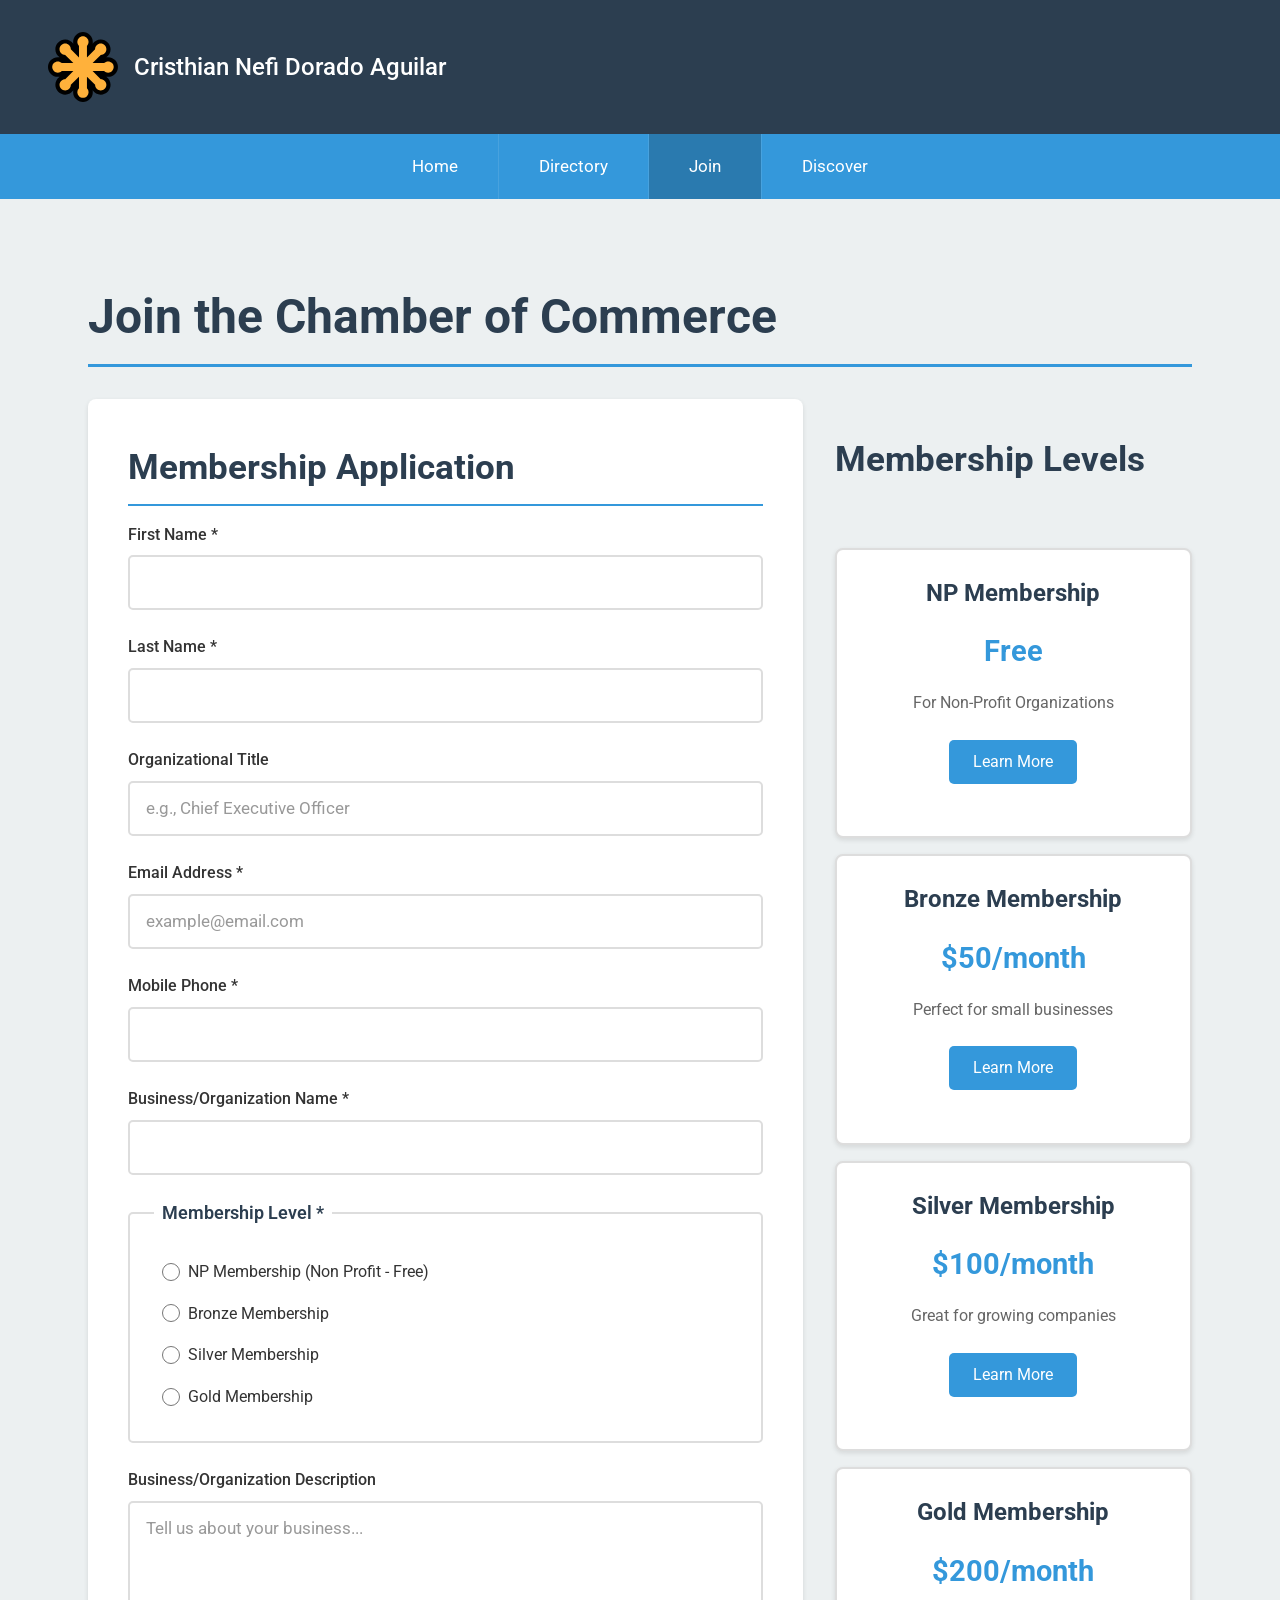
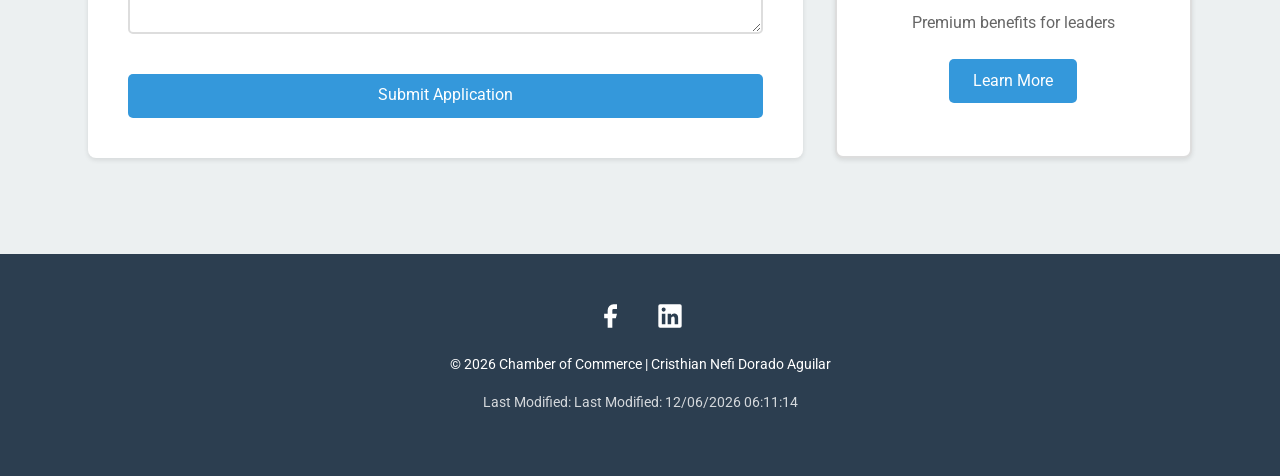
==== join.html @ b93da996 "Week04" ====
<!DOCTYPE html>
<html lang="en">
<head>
    <meta charset="UTF-8">
    <meta name="viewport" content="width=device-width, initial-scale=1.0">
    <meta name="description" content="Join the Chamber of Commerce - Membership Application Form">
    <meta name="author" content="Cristhian Nefi Dorado Aguilar">
    <title>Join Us - Chamber of Commerce</title>
    
    <!-- CSS Files -->
  <link rel="stylesheet" href="styles/normalize.css">
<link rel="stylesheet" href="styles/small.css">
<link rel="stylesheet" href="styles/larger.css">
    
    <!-- Google Fonts -->
    <link rel="preconnect" href="https://fonts.googleapis.com">
    <link rel="preconnect" href="https://fonts.gstatic.com" crossorigin>
    <link href="https://fonts.googleapis.com/css2?family=Roboto:wght@300;400;500;700&display=swap" rel="stylesheet">
    
    <!-- Favicon -->
    <link rel="icon" href="favicon.ico">
</head>
<body>
    
    <!-- Header -->
    <header>
        <div class="header-content">
            <img src="images/logo.svg" alt="Chamber Logo" class="logo">
            <span class="student-name">Cristhian Nefi Dorado Aguilar</span>
        </div>
        <button class="hamburger" id="hamburger" aria-label="Toggle menu">
            <span></span>
            <span></span>
            <span></span>
        </button>
    </header>
    
    <!-- Navigation -->
    <nav id="nav">
        <ul>
            <li><a href="index.html">Home</a></li>
            <li><a href="directory.html">Directory</a></li>
            <li><a href="join.html" class="active">Join</a></li>
            <li><a href="discover.html">Discover</a></li>
        </ul>
    </nav>
    
    <!-- Main Content -->
    <main>
        <h1>Join the Chamber of Commerce</h1>
        
        <div class="join-container">
            <!-- Membership Form -->
            <section class="form-section">
                <h2>Membership Application</h2>
                
                <form method="get" action="thankyou.html" id="membershipForm">
                    
                    <!-- First Name -->
                    <label for="fname">
                        First Name *
                        <input 
                            type="text" 
                            id="fname" 
                            name="fname" 
                            title="Enter your first name"
                            autocomplete="given-name"
                            required>
                    </label>
                    
                    <!-- Last Name -->
                    <label for="lname">
                        Last Name *
                        <input 
                            type="text" 
                            id="lname" 
                            name="lname" 
                            title="Enter your last name"
                            autocomplete="family-name"
                            required>
                    </label>
                    
                    <!-- Organizational Title -->
                    <label for="title">
                        Organizational Title
                        <input 
                            type="text" 
                            id="title" 
                            name="title" 
                            title="Enter your title or position (minimum 7 characters, letters, spaces, and hyphens only)"
                            autocomplete="organization-title"
                            pattern="[A-Za-z\s\-]{7,}"
                            placeholder="e.g., Chief Executive Officer">
                    </label>
                    
                    <!-- Email -->
                    <label for="email">
                        Email Address *
                        <input 
                            type="email" 
                            id="email" 
                            name="email" 
                            title="Enter your email address"
                            autocomplete="email"
                            placeholder="example@email.com"
                            required>
                    </label>
                    
                    <!-- Mobile Phone -->
                    <label for="phone">
                        Mobile Phone *
                        <input 
                            type="tel" 
                            id="phone" 
                            name="phone" 
                            title="Enter your mobile phone number"
                            autocomplete="tel"
                            required>
                    </label>
                    
                    <!-- Business/Organization Name -->
                    <label for="organization">
                        Business/Organization Name *
                        <input 
                            type="text" 
                            id="organization" 
                            name="organization" 
                            title="Enter your business or organization name"
                            autocomplete="organization"
                            required>
                    </label>
                    
                    <!-- Membership Level -->
                    <fieldset>
                        <legend>Membership Level *</legend>
                        
                        <label for="np">
                            <input 
                                type="radio" 
                                id="np" 
                                name="membership" 
                                value="np">
                            NP Membership (Non Profit - Free)
                        </label>
                        
                        <label for="bronze">
                            <input 
                                type="radio" 
                                id="bronze" 
                                name="membership" 
                                value="bronze">
                            Bronze Membership
                        </label>
                        
                        <label for="silver">
                            <input 
                                type="radio" 
                                id="silver" 
                                name="membership" 
                                value="silver">
                            Silver Membership
                        </label>
                        
                        <label for="gold">
                            <input 
                                type="radio" 
                                id="gold" 
                                name="membership" 
                                value="gold">
                            Gold Membership
                        </label>
                    </fieldset>
                    
                    <!-- Business Description -->
                    <label for="description">
                        Business/Organization Description
                        <textarea 
                            id="description" 
                            name="description" 
                            title="Describe your business or organization"
                            rows="5"
                            placeholder="Tell us about your business..."></textarea>
                    </label>
                    
                    <!-- Hidden Timestamp -->
                    <input 
                        type="hidden" 
                        id="timestamp" 
                        name="timestamp" 
                        value="">
                    
                    <!-- Submit Button -->
                    <button type="submit" class="btn">Submit Application</button>
                    
                </form>
            </section>
            
            <!-- Membership Level Cards -->
            <section class="membership-cards">
                <h2>Membership Levels</h2>
                
                <!-- NP Membership Card -->
                <div class="membership-card">
                    <h3>NP Membership</h3>
                    <p class="price">Free</p>
                    <p>For Non-Profit Organizations</p>
                    <button class="btn-info" onclick="openModal('npModal')">Learn More</button>
                </div>
                
                <!-- Bronze Membership Card -->
                <div class="membership-card">
                    <h3>Bronze Membership</h3>
                    <p class="price">$50/month</p>
                    <p>Perfect for small businesses</p>
                    <button class="btn-info" onclick="openModal('bronzeModal')">Learn More</button>
                </div>
                
                <!-- Silver Membership Card -->
                <div class="membership-card">
                    <h3>Silver Membership</h3>
                    <p class="price">$100/month</p>
                    <p>Great for growing companies</p>
                    <button class="btn-info" onclick="openModal('silverModal')">Learn More</button>
                </div>
                
                <!-- Gold Membership Card -->
                <div class="membership-card">
                    <h3>Gold Membership</h3>
                    <p class="price">$200/month</p>
                    <p>Premium benefits for leaders</p>
                    <button class="btn-info" onclick="openModal('goldModal')">Learn More</button>
                </div>
            </section>
        </div>
        
        <!-- Modals -->
        
        <!-- NP Modal -->
        <dialog id="npModal" class="modal">
            <button class="close-modal" onclick="closeModal('npModal')">✕</button>
            <h2>NP Membership Benefits</h2>
            <ul>
                <li>Free listing in chamber directory</li>
                <li>Access to networking events</li>
                <li>Monthly newsletter subscription</li>
                <li>Community resource access</li>
                <li>Volunteer opportunities</li>
            </ul>
            <p class="modal-price">FREE for Non-Profit Organizations</p>
        </dialog>
        
        <!-- Bronze Modal -->
        <dialog id="bronzeModal" class="modal">
            <button class="close-modal" onclick="closeModal('bronzeModal')">✕</button>
            <h2>Bronze Membership Benefits</h2>
            <ul>
                <li>All NP benefits included</li>
                <li>Featured directory listing</li>
                <li>Quarterly business workshops</li>
                <li>15% discount on event tickets</li>
                <li>Social media promotion (monthly)</li>
                <li>Business referral opportunities</li>
            </ul>
            <p class="modal-price">$50/month</p>
        </dialog>
        
        <!-- Silver Modal -->
        <dialog id="silverModal" class="modal">
            <button class="close-modal" onclick="closeModal('silverModal')">✕</button>
            <h2>Silver Membership Benefits</h2>
            <ul>
                <li>All Bronze benefits included</li>
                <li>Premium directory placement</li>
                <li>Monthly spotlight on homepage</li>
                <li>25% discount on event tickets</li>
                <li>Ribbon cutting ceremony</li>
                <li>Weekly social media features</li>
                <li>Member-to-member discounts</li>
                <li>Priority event registration</li>
            </ul>
            <p class="modal-price">$100/month</p>
        </dialog>
        
        <!-- Gold Modal -->
        <dialog id="goldModal" class="modal">
            <button class="close-modal" onclick="closeModal('goldModal')">✕</button>
            <h2>Gold Membership Benefits</h2>
            <ul>
                <li>All Silver benefits included</li>
                <li>Top-tier directory placement with logo</li>
                <li>Weekly homepage spotlight</li>
                <li>50% discount on all events</li>
                <li>Exclusive VIP networking events</li>
                <li>Daily social media promotion</li>
                <li>Free booth at chamber expo</li>
                <li>Business advocacy & consulting</li>
                <li>Press release distribution</li>
                <li>Board of Directors nomination eligibility</li>
            </ul>
            <p class="modal-price">$200/month - Best Value!</p>
        </dialog>
        
    </main>
    
    <!-- Footer -->
    <footer>
        <div class="footer-content">
            <div class="social-links">
                <a href="#" aria-label="Facebook">
                    <svg xmlns="http://www.w3.org/2000/svg" width="24" height="24" viewBox="0 0 24 24" fill="currentColor">
                        <path d="M18 2h-3a5 5 0 0 0-5 5v3H7v4h3v8h4v-8h3l1-4h-4V7a1 1 0 0 1 1-1h3z"></path>
                    </svg>
                </a>
                <a href="#" aria-label="LinkedIn">
                    <svg xmlns="http://www.w3.org/2000/svg" width="24" height="24" viewBox="0 0 24 24" fill="currentColor">
                        <path d="M20.5 2h-17A1.5 1.5 0 002 3.5v17A1.5 1.5 0 003.5 22h17a1.5 1.5 0 001.5-1.5v-17A1.5 1.5 0 0020.5 2zM8 19H5v-9h3zM6.5 8.25A1.75 1.75 0 118.3 6.5a1.78 1.78 0 01-1.8 1.75zM19 19h-3v-4.74c0-1.42-.6-1.93-1.38-1.93A1.74 1.74 0 0013 14.19a.66.66 0 000 .14V19h-3v-9h2.9v1.3a3.11 3.11 0 012.7-1.4c1.55 0 3.36.86 3.36 3.66z"></path>
                    </svg>
                </a>
            </div>
            <p class="copyright">&copy; <span id="currentYear"></span> Chamber of Commerce | Cristhian Nefi Dorado Aguilar</p>
            <p class="last-modified">Last Modified: <span id="lastModified"></span></p>
        </div>
    </footer>
    
    <!-- JavaScript -->
    <script src="scripts/join.js"></script>
    
</body>
</html>
---- styles/small.css ----
/* Variables CSS */
:root {
    --primary-color: #2c3e50;
    --secondary-color: #3498db;
    --accent-color: #e74c3c;
    --text-color: #333;
    --light-bg: #ecf0f1;
    --white: #fff;
    --border-color: #ddd;
    --shadow: 0 2px 5px rgba(0,0,0,0.1);
    --transition: all 0.3s ease;
}

/* Reset y estilos base */
* {
    box-sizing: border-box;
}

body {
    font-family: 'Roboto', Arial, sans-serif;
    font-size: 16px;
    line-height: 1.6;
    color: var(--text-color);
    background-color: var(--light-bg);
    margin: 0;
    padding: 0;
}

/* Header */
header {
    background-color: var(--primary-color);
    color: var(--white);
    padding: 1rem;
    display: flex;
    justify-content: space-between;
    align-items: center;
    box-shadow: var(--shadow);
}

.header-content {
    display: flex;
    align-items: center;
    gap: 1rem;
}

.logo {
    width: 50px;
    height: 50px;
}

.student-name {
    font-size: 1.1rem;
    font-weight: 500;
}

/* Hamburger Menu */
.hamburger {
    background: none;
    border: none;
    cursor: pointer;
    padding: 0.5rem;
    display: flex;
    flex-direction: column;
    gap: 5px;
    z-index: 1001;
}

.hamburger span {
    display: block;
    width: 30px;
    height: 3px;
    background-color: var(--white);
    transition: var(--transition);
}

.hamburger.active span:nth-child(1) {
    transform: rotate(45deg) translate(8px, 8px);
}

.hamburger.active span:nth-child(2) {
    opacity: 0;
}

.hamburger.active span:nth-child(3) {
    transform: rotate(-45deg) translate(7px, -7px);
}

/* Navigation */
nav {
    background-color: var(--secondary-color);
    display: none;
    width: 100%;
}

nav.active {
    display: block;
}

nav ul {
    list-style: none;
    margin: 0;
    padding: 0;
}

nav li {
    border-bottom: 1px solid rgba(255,255,255,0.1);
}

nav li:last-child {
    border-bottom: none;
}

nav a {
    display: block;
    padding: 1rem 1.5rem;
    color: var(--white);
    text-decoration: none;
    transition: var(--transition);
}

nav a:hover,
nav a.active {
    background-color: rgba(0,0,0,0.2);
}

/* Main Content */
main {
    max-width: 100%;
    padding: 1rem;
}

h1 {
    color: var(--primary-color);
    font-size: 2rem;
    margin-bottom: 1.5rem;
    border-bottom: 3px solid var(--secondary-color);
    padding-bottom: 0.5rem;
}

h2 {
    color: var(--primary-color);
    font-size: 1.5rem;
    margin-top: 2rem;
    margin-bottom: 1rem;
}

h3 {
    color: var(--secondary-color);
    font-size: 1.2rem;
    margin-bottom: 0.5rem;
}

/* Profile Section */
.profile-section {
    background: var(--white);
    padding: 1.5rem;
    margin-bottom: 2rem;
    border-radius: 8px;
    box-shadow: var(--shadow);
}

.profile-content {
    display: flex;
    flex-direction: column;
    gap: 1rem;
}

.profile-content img {
    width: 100%;
    max-width: 300px;
    height: auto;
    border-radius: 8px;
    box-shadow: var(--shadow);
    align-self: center;
}

.profile-text p {
    margin-bottom: 1rem;
    text-align: justify;
}

/* Certificate Section */
.certificate-section {
    background: var(--white);
    padding: 1.5rem;
    margin-bottom: 2rem;
    border-radius: 8px;
    box-shadow: var(--shadow);
}

/* Filter Buttons */
.filter-buttons {
    display: flex;
    flex-wrap: wrap;
    gap: 0.5rem;
    margin-bottom: 1.5rem;
}

.filter-btn {
    padding: 0.6rem 1.2rem;
    background-color: var(--light-bg);
    color: var(--text-color);
    border: 2px solid var(--border-color);
    border-radius: 5px;
    cursor: pointer;
    font-size: 0.9rem;
    transition: var(--transition);
}

.filter-btn:hover {
    background-color: var(--secondary-color);
    color: var(--white);
    border-color: var(--secondary-color);
}

.filter-btn.active {
    background-color: var(--primary-color);
    color: var(--white);
    border-color: var(--primary-color);
}

/* Course Cards */
.course-cards {
    display: grid;
    grid-template-columns: 1fr;
    gap: 1rem;
    margin-bottom: 1.5rem;
}

.course-card {
    background: var(--white);
    border: 2px solid var(--border-color);
    border-radius: 8px;
    padding: 1.2rem;
    transition: var(--transition);
    cursor: pointer;
}

.course-card:hover {
    transform: translateY(-3px);
    box-shadow: 0 4px 12px rgba(0,0,0,0.15);
    border-color: var(--secondary-color);
}

.course-card.completed {
    background-color: #d4edda;
    border-color: #28a745;
}

.course-header {
    display: flex;
    justify-content: space-between;
    align-items: center;
    margin-bottom: 0.5rem;
}

.course-header h3 {
    margin: 0;
    color: var(--primary-color);
    font-size: 1.3rem;
}

.completed-badge {
    background-color: #28a745;
    color: var(--white);
    padding: 0.3rem 0.8rem;
    border-radius: 20px;
    font-size: 0.8rem;
    font-weight: bold;
}

.course-card h4 {
    color: var(--secondary-color);
    margin: 0.5rem 0;
    font-size: 1rem;
}

.course-description {
    font-size: 0.9rem;
    color: #666;
    margin: 0.8rem 0;
    line-height: 1.5;
}

.course-info {
    margin: 1rem 0;
    font-size: 0.9rem;
}

.course-info p {
    margin: 0.3rem 0;
}

.course-tech {
    margin: 1rem 0;
    display: flex;
    flex-wrap: wrap;
    gap: 0.5rem;
    align-items: center;
}

.tech-badge {
    background-color: var(--secondary-color);
    color: var(--white);
    padding: 0.3rem 0.8rem;
    border-radius: 15px;
    font-size: 0.8rem;
    font-weight: 500;
}

/* Credits Total */
.credits-total {
    font-size: 1.1rem;
    font-weight: bold;
    color: var(--primary-color);
    text-align: center;
    margin-top: 1.5rem;
    padding: 1rem;
    background-color: var(--light-bg);
    border-radius: 5px;
}

/* Projects Section */
.projects-section {
    background: var(--white);
    padding: 1.5rem;
    margin-bottom: 2rem;
    border-radius: 8px;
    box-shadow: var(--shadow);
}

.projects-grid {
    display: grid;
    grid-template-columns: 1fr;
    gap: 1.5rem;
    margin-top: 1.5rem;
}

.project-card {
    background: var(--light-bg);
    padding: 1.5rem;
    border-radius: 8px;
    border-left: 4px solid var(--secondary-color);
    transition: var(--transition);
}

.project-card:hover {
    transform: translateX(5px);
    box-shadow: var(--shadow);
}

.project-card h3 {
    margin-top: 0;
    color: var(--primary-color);
}

.project-link {
    display: inline-block;
    margin-top: 1rem;
    color: var(--secondary-color);
    font-weight: 500;
    text-decoration: none;
    transition: var(--transition);
}

.project-link:hover {
    color: var(--accent-color);
    transform: translateX(5px);
}

/* Buttons */
.btn {
    display: inline-block;
    padding: 0.8rem 1.5rem;
    background-color: var(--secondary-color);
    color: var(--white);
    border: none;
    border-radius: 5px;
    cursor: pointer;
    font-size: 1rem;
    transition: var(--transition);
    text-align: center;
    text-decoration: none;
}

.btn:hover {
    background-color: var(--primary-color);
    transform: translateY(-2px);
    box-shadow: 0 4px 8px rgba(0,0,0,0.2);
}

.btn-toggle {
    width: 100%;
    margin-top: 1rem;
}

/* Footer */
footer {
    background-color: var(--primary-color);
    color: var(--white);
    padding: 2rem 1rem;
    margin-top: 3rem;
}

.footer-content {
    text-align: center;
}

.social-links {
    display: flex;
    justify-content: center;
    gap: 1.5rem;
    margin-bottom: 1rem;
}

.social-links a {
    color: var(--white);
    transition: var(--transition);
}

.social-links a:hover {
    color: var(--secondary-color);
    transform: scale(1.2);
}

.copyright {
    margin: 1rem 0;
    font-size: 0.9rem;
}

.last-modified {
    font-size: 0.85rem;
    opacity: 0.8;
    margin-top: 0.5rem;
}

/* Stats Grid */
.stats-grid {
    display: grid;
    grid-template-columns: repeat(2, 1fr);
    gap: 1rem;
    margin: 1.5rem 0;
}

.stat-item {
    background: var(--light-bg);
    padding: 1.5rem;
    border-radius: 8px;
    text-align: center;
    box-shadow: var(--shadow);
}

.stat-item h3 {
    color: var(--secondary-color);
    font-size: 2rem;
    margin: 0;
}

.stat-item p {
    color: var(--text-color);
    margin: 0.5rem 0 0 0;
    font-size: 0.9rem;
}

/* Utility Classes */
.hidden {
    display: none;
}

.text-center {
    text-align: center;
}

.no-courses {
    text-align: center;
    padding: 2rem;
    color: #999;
    font-style: italic;
}

/* ============================================
   JOIN PAGE STYLES
   ============================================ */

/* Join Container - Layout */
.join-container {
    display: grid;
    grid-template-columns: 1fr;
    gap: 2rem;
    margin-top: 2rem;
}

/* Form Section */
.form-section {
    background: var(--white);
    padding: 1.5rem;
    border-radius: 8px;
    box-shadow: var(--shadow);
}

.form-section h2 {
    margin-top: 0;
    color: var(--primary-color);
    border-bottom: 2px solid var(--secondary-color);
    padding-bottom: 0.5rem;
}

/* Form Styles */
form {
    display: flex;
    flex-direction: column;
    gap: 1.5rem;
}

form label {
    display: flex;
    flex-direction: column;
    gap: 0.5rem;
    font-weight: 500;
    color: var(--text-color);
}

form input[type="text"],
form input[type="email"],
form input[type="tel"],
form textarea {
    padding: 0.8rem;
    border: 2px solid var(--border-color);
    border-radius: 5px;
    font-size: 1rem;
    transition: var(--transition);
    font-family: inherit;
}

form input:focus,
form textarea:focus {
    outline: none;
    border-color: var(--secondary-color);
    box-shadow: 0 0 0 3px rgba(52, 152, 219, 0.1);
}

form input::placeholder,
form textarea::placeholder {
    color: #999;
}

form textarea {
    resize: vertical;
    min-height: 100px;
}

/* Fieldset for Radio Buttons */
fieldset {
    border: 2px solid var(--border-color);
    border-radius: 5px;
    padding: 1.5rem;
    margin: 0;
}

fieldset legend {
    font-weight: 600;
    color: var(--primary-color);
    padding: 0 0.5rem;
    font-size: 1.1rem;
}

fieldset label {
    flex-direction: row;
    align-items: center;
    gap: 0.5rem;
    font-weight: normal;
    cursor: pointer;
    padding: 0.5rem;
    transition: var(--transition);
}

fieldset label:hover {
    background-color: var(--light-bg);
    border-radius: 5px;
}

fieldset input[type="radio"] {
    width: 18px;
    height: 18px;
    cursor: pointer;
}

/* Submit Button */
form button[type="submit"] {
    margin-top: 1rem;
}

/* Membership Cards Section */
.membership-cards {
    display: grid;
    grid-template-columns: 1fr;
    gap: 1rem;
}

.membership-cards h2 {
    grid-column: 1;
    color: var(--primary-color);
    margin-bottom: 1rem;
}

/* Individual Membership Card */
.membership-card {
    background: var(--white);
    padding: 1.5rem;
    border-radius: 8px;
    box-shadow: var(--shadow);
    text-align: center;
    border: 2px solid var(--border-color);
    transition: var(--transition);
    
    /* Animation on page load */
    animation: slideIn 0.6s ease-out backwards;
}

.membership-card:nth-child(2) {
    animation-delay: 0.1s;
}

.membership-card:nth-child(3) {
    animation-delay: 0.2s;
}

.membership-card:nth-child(4) {
    animation-delay: 0.3s;
}

.membership-card:nth-child(5) {
    animation-delay: 0.4s;
}

/* Animation Keyframes */
@keyframes slideIn {
    from {
        opacity: 0;
        transform: translateY(20px);
    }
    to {
        opacity: 1;
        transform: translateY(0);
    }
}

.membership-card:hover {
    transform: translateY(-5px);
    box-shadow: 0 6px 20px rgba(0,0,0,0.15);
    border-color: var(--secondary-color);
}

.membership-card h3 {
    color: var(--primary-color);
    font-size: 1.3rem;
    margin-top: 0;
    margin-bottom: 1rem;
}

.membership-card .price {
    color: var(--secondary-color);
    font-size: 1.6rem;
    font-weight: bold;
    margin: 1rem 0;
}

.membership-card p {
    color: #666;
    margin-bottom: 1.5rem;
}

.btn-info {
    background-color: var(--secondary-color);
    color: var(--white);
    border: none;
    padding: 0.8rem 1.5rem;
    border-radius: 5px;
    cursor: pointer;
    font-size: 1rem;
    transition: var(--transition);
}

.btn-info:hover {
    background-color: var(--primary-color);
    transform: translateY(-2px);
    box-shadow: 0 4px 8px rgba(0,0,0,0.2);
}

/* Modal Styles */
.modal {
    border: none;
    border-radius: 10px;
    padding: 2rem;
    max-width: 90%;
    width: 500px;
    box-shadow: 0 10px 40px rgba(0,0,0,0.3);
    position: relative;
}

.modal::backdrop {
    background-color: rgba(0, 0, 0, 0.7);
}

.close-modal {
    position: absolute;
    top: 1rem;
    right: 1rem;
    background: var(--accent-color);
    color: var(--white);
    border: none;
    width: 35px;
    height: 35px;
    border-radius: 50%;
    font-size: 1.5rem;
    cursor: pointer;
    display: flex;
    align-items: center;
    justify-content: center;
    transition: var(--transition);
}

.close-modal:hover {
    background-color: #c0392b;
    transform: rotate(90deg);
}

.modal h2 {
    color: var(--primary-color);
    margin-top: 0;
    margin-bottom: 1.5rem;
}

.modal ul {
    list-style: none;
    padding: 0;
    margin: 1.5rem 0;
}

.modal ul li {
    padding: 0.5rem 0;
    padding-left: 1.5rem;
    position: relative;
    color: var(--text-color);
}

.modal ul li::before {
    content: "✓";
    position: absolute;
    left: 0;
    color: var(--secondary-color);
    font-weight: bold;
    font-size: 1.2rem;
}

.modal-price {
    font-size: 1.3rem;
    font-weight: bold;
    color: var(--secondary-color);
    text-align: center;
    margin-top: 1.5rem;
    padding-top: 1rem;
    border-top: 2px solid var(--border-color);
}

/* ============================================
   THANK YOU PAGE STYLES
   ============================================ */

.thankyou-container {
    max-width: 100%;
}

.confirmation-section {
    background: var(--white);
    padding: 1.5rem;
    border-radius: 8px;
    box-shadow: var(--shadow);
    margin-top: 2rem;
}

.confirmation-section h2 {
    color: var(--primary-color);
    margin-top: 0;
}

.confirmation-section > p {
    font-size: 1rem;
    color: #666;
    line-height: 1.8;
}

/* Application Details */
.application-details {
    background: var(--light-bg);
    padding: 1.5rem;
    border-radius: 8px;
    margin: 2rem 0;
    border-left: 4px solid var(--secondary-color);
}

.application-details h3 {
    margin-top: 0;
    color: var(--primary-color);
}

.detail-item {
    display: flex;
    flex-direction: column;
    gap: 0.3rem;
    padding: 0.8rem 0;
    border-bottom: 1px solid var(--border-color);
}

.detail-item:last-child {
    border-bottom: none;
}

.detail-item strong {
    color: var(--primary-color);
    font-size: 0.9rem;
}

.detail-item span {
    color: var(--text-color);
    font-size: 1.05rem;
}

/* Next Steps */
.next-steps {
    margin: 2rem 0;
}

.next-steps h3 {
    color: var(--primary-color);
}

.next-steps ul {
    list-style: none;
    padding: 0;
}

.next-steps ul li {
    padding: 0.8rem 0;
    padding-left: 2rem;
    position: relative;
    color: var(--text-color);
}

.next-steps ul li::before {
    content: "→";
    position: absolute;
    left: 0;
    color: var(--secondary-color);
    font-weight: bold;
    font-size: 1.2rem;
}

/* Action Buttons */
.action-buttons {
    display: flex;
    flex-direction: column;
    gap: 1rem;
    margin-top: 2rem;
}

.action-buttons .btn {
    width: 100%;
    text-align: center;
}
---- styles/larger.css ----
/* Tablets: 768px en adelante */
@media (min-width: 768px) {
    
    /* Header */
    header {
        padding: 1.5rem 2rem;
    }
    
    .logo {
        width: 60px;
        height: 60px;
    }
    
    .student-name {
        font-size: 1.3rem;
    }
    
    /* Hide hamburger on larger screens */
    .hamburger {
        display: none;
    }
    
    /* Navigation - Horizontal */
    nav {
        display: block !important;
        background-color: var(--secondary-color);
        position: static;
    }
    
    nav ul {
        display: flex;
        justify-content: center;
        align-items: center;
    }
    
    nav li {
        border-bottom: none;
        border-right: 1px solid rgba(255,255,255,0.1);
    }
    
    nav li:last-child {
        border-right: none;
    }
    
    nav a {
        padding: 1rem 2rem;
    }
    
    /* Main Content */
    main {
        max-width: 1200px;
        margin: 0 auto;
        padding: 2rem;
    }
    
    h1 {
        font-size: 2.5rem;
    }
    
    h2 {
        font-size: 2rem;
    }
    
    /* Profile Section */
    .profile-content {
        flex-direction: row;
        align-items: flex-start;
        gap: 2rem;
    }
    
    .profile-content img {
        max-width: 250px;
        flex-shrink: 0;
    }
    
    /* Course Cards - 2 columns */
    .course-cards {
        grid-template-columns: repeat(2, 1fr);
        gap: 1.5rem;
    }
    
    /* Projects Grid - 2 columns */
    .projects-grid {
        grid-template-columns: repeat(2, 1fr);
        gap: 2rem;
    }
    
    /* Stats Grid */
    .stats-grid {
        grid-template-columns: repeat(4, 1fr);
        gap: 1.5rem;
    }
    
    /* Footer */
    footer {
        padding: 2.5rem 2rem;
    }
}

/* Desktop: 1024px en adelante */
@media (min-width: 1024px) {
    
    /* Header */
    header {
        padding: 2rem 3rem;
    }
    
    .logo {
        width: 70px;
        height: 70px;
    }
    
    .student-name {
        font-size: 1.5rem;
    }
    
    /* Navigation */
    nav a {
        padding: 1.2rem 2.5rem;
        font-size: 1.05rem;
    }
    
    nav a:hover {
        background-color: rgba(0,0,0,0.3);
    }
    
    /* Main Content */
    main {
        padding: 3rem;
    }
    
    h1 {
        font-size: 3rem;
    }
    
    h2 {
        font-size: 2.2rem;
    }
    
    /* Profile Section */
    .profile-section {
        padding: 2.5rem;
    }
    
    .profile-content img {
        max-width: 300px;
    }
    
    .profile-text p {
        font-size: 1.05rem;
    }
    
    /* Certificate Section */
    .certificate-section {
        padding: 2.5rem;
    }
    
    /* Filter Buttons */
    .filter-buttons {
        justify-content: center;
        gap: 1rem;
    }
    
    .filter-btn {
        padding: 0.8rem 1.5rem;
        font-size: 1rem;
    }
    
    /* Course Cards - 3 columns */
    .course-cards {
        grid-template-columns: repeat(3, 1fr);
        gap: 2rem;
    }
    
    .course-card {
        padding: 1.5rem;
    }
    
    .course-header h3 {
        font-size: 1.4rem;
    }
    
    .course-card h4 {
        font-size: 1.1rem;
    }
    
    .course-description {
        font-size: 1rem;
    }
    
    /* Projects Section */
    .projects-section {
        padding: 2.5rem;
    }
    
    .project-card {
        padding: 2rem;
    }
    
    .project-card h3 {
        font-size: 1.5rem;
    }
    
    /* Credits Total */
    .credits-total {
        font-size: 1.3rem;
        padding: 1.5rem;
    }
    
    /* Stats Grid */
    .stat-item {
        padding: 2rem;
    }
    
    .stat-item h3 {
        font-size: 2.5rem;
    }
    
    .stat-item p {
        font-size: 1rem;
    }
    
    /* Footer */
    footer {
        padding: 3rem;
    }
    
    .social-links {
        gap: 2rem;
    }
    
    .social-links svg {
        width: 28px;
        height: 28px;
    }
}

/* Large Desktop: 1400px en adelante */
@media (min-width: 1400px) {
    
    main {
        max-width: 1400px;
    }
    
    h1 {
        font-size: 3.5rem;
    }
    
    /* Course Cards - 4 columns on very large screens */
    .course-cards {
        grid-template-columns: repeat(4, 1fr);
    }
}

/* Hover effects for larger screens only */
@media (hover: hover) {
    .course-card:hover {
        transform: translateY(-5px);
    }
    
    .project-card:hover {
        transform: translateX(8px);
    }
    
    .filter-btn:hover {
        transform: translateY(-2px);
        box-shadow: 0 4px 8px rgba(0,0,0,0.15);
    }
}

/* Print Styles */
@media print {
    
    * {
        background: white !important;
        color: black !important;
        box-shadow: none !important;
        text-shadow: none !important;
    }
    
    header,
    nav,
    footer,
    .hamburger,
    .filter-buttons,
    .social-links,
    .btn {
        display: none !important;
    }
    
    main {
        max-width: 100%;
        padding: 0;
    }
    
    .course-card,
    .project-card,
    .profile-section,
    .certificate-section,
    .projects-section {
        page-break-inside: avoid;
        border: 1px solid #ddd;
        margin-bottom: 1rem;
    }
    
    h1, h2, h3 {
        page-break-after: avoid;
    }
    
    a {
        text-decoration: underline;
    }
    
    a[href]:after {
        content: " (" attr(href) ")";
    }
}

/* ============================================
   JOIN PAGE - TABLET & DESKTOP
   ============================================ */

@media (min-width: 768px) {
    
    /* Join Container - Side by side layout */
    .join-container {
        grid-template-columns: 2fr 1fr;
        gap: 2rem;
    }
    
    .form-section {
        padding: 2rem;
    }
    
    /* Membership Cards - Stacked vertically on right side */
    .membership-cards {
        grid-template-columns: 1fr;
    }
    
    /* Detail Items - Better spacing */
    .detail-item {
        display: grid;
        grid-template-columns: 150px 1fr;
        gap: 1rem;
        flex-direction: row;
    }
    
    .detail-item strong {
        font-size: 1rem;
    }
    
    /* Action Buttons */
    .action-buttons {
        flex-direction: row;
        justify-content: center;
    }
    
    .action-buttons .btn {
        flex: 1;
        max-width: 250px;
    }
    
    .thankyou-container {
        max-width: 800px;
        margin: 0 auto;
    }
}

@media (min-width: 1024px) {
    
    .form-section {
        padding: 2.5rem;
    }
    
    .confirmation-section {
        padding: 2.5rem;
    }
    
    form input[type="text"],
    form input[type="email"],
    form input[type="tel"],
    form textarea {
        font-size: 1.05rem;
        padding: 1rem;
    }
    
    .membership-card h3 {
        font-size: 1.5rem;
    }
    
    .membership-card .price {
        font-size: 1.8rem;
    }
    
    /* Modal larger on desktop */
    .modal {
        max-width: 600px;
        padding: 2.5rem;
    }
    
    .modal-price {
        font-size: 1.5rem;
    }
    
    /* Detail Items */
    .detail-item {
        grid-template-columns: 180px 1fr;
    }
}
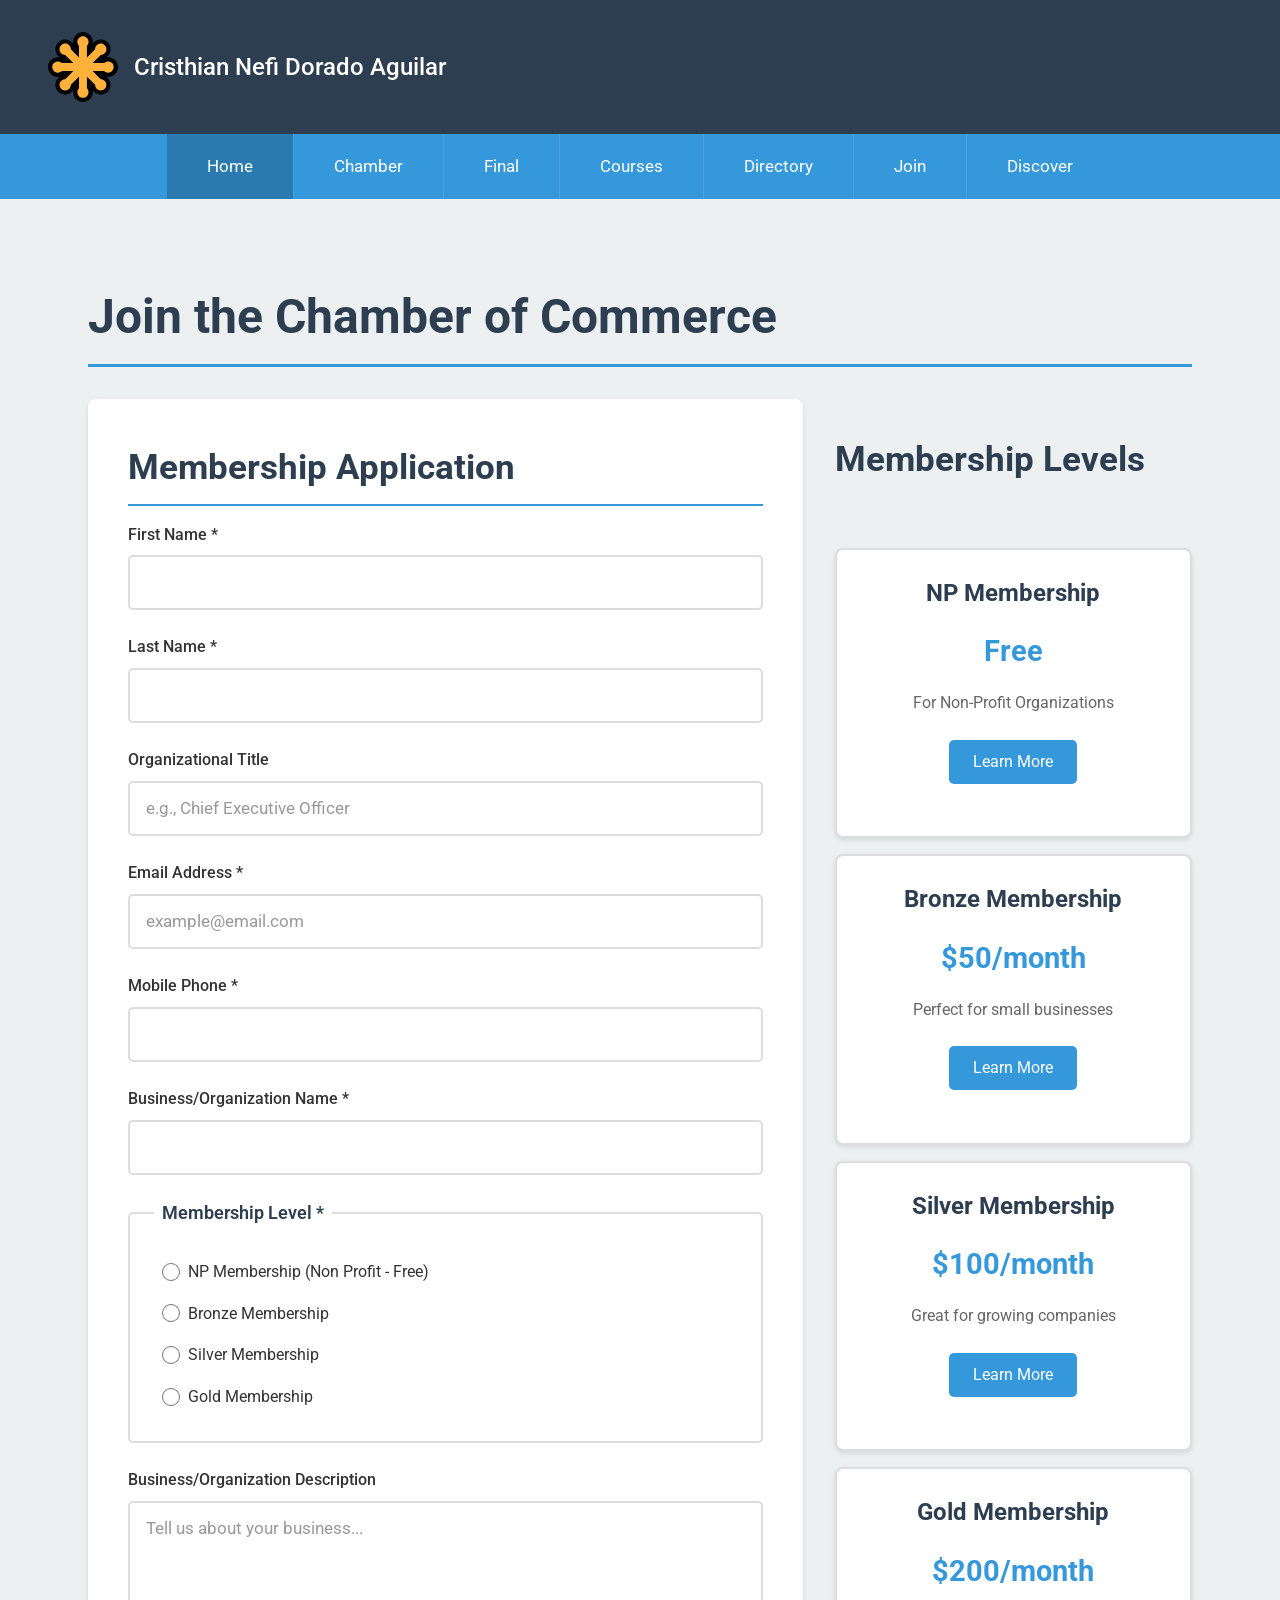
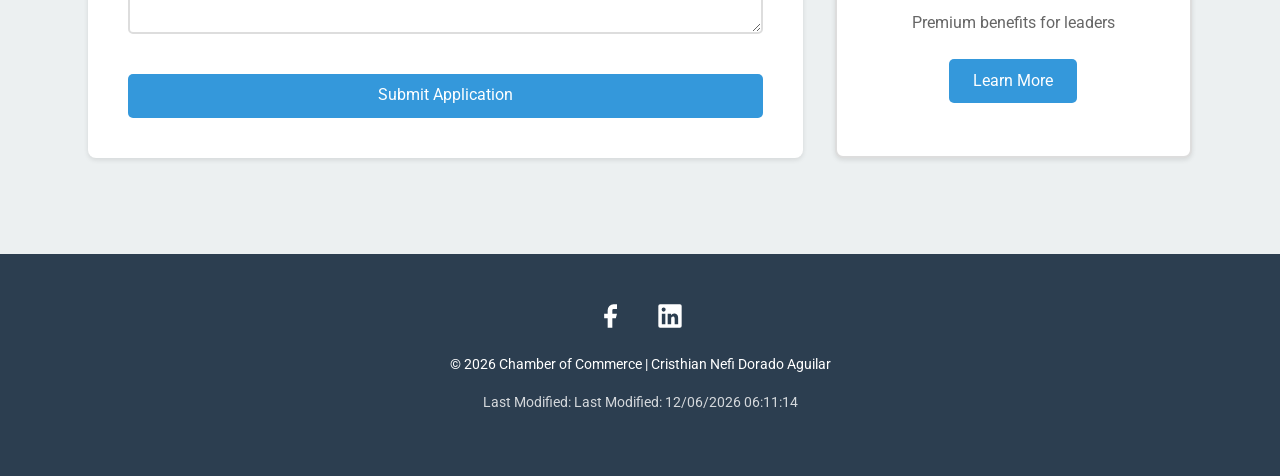
==== commit bbb2ffdf: "week04" ====
--- a/join.html
+++ b/join.html
@@ -38,9 +38,12 @@
     <!-- Navigation -->
     <nav id="nav">
         <ul>
-            <li><a href="index.html">Home</a></li>
-            <li><a href="directory.html">Directory</a></li>
-            <li><a href="join.html" class="active">Join</a></li>
+            <li><a href="index.html" class="active">Home</a></li>
+            <li><a href="#">Chamber</a></li>
+            <li><a href="final/index.html">Final</a></li>
+            <li><a href="#">Courses</a></li>
+            <li><a href="chamber/directory.html">Directory</a></li>
+            <li><a href="join.html">Join</a></li>
             <li><a href="discover.html">Discover</a></li>
         </ul>
     </nav>
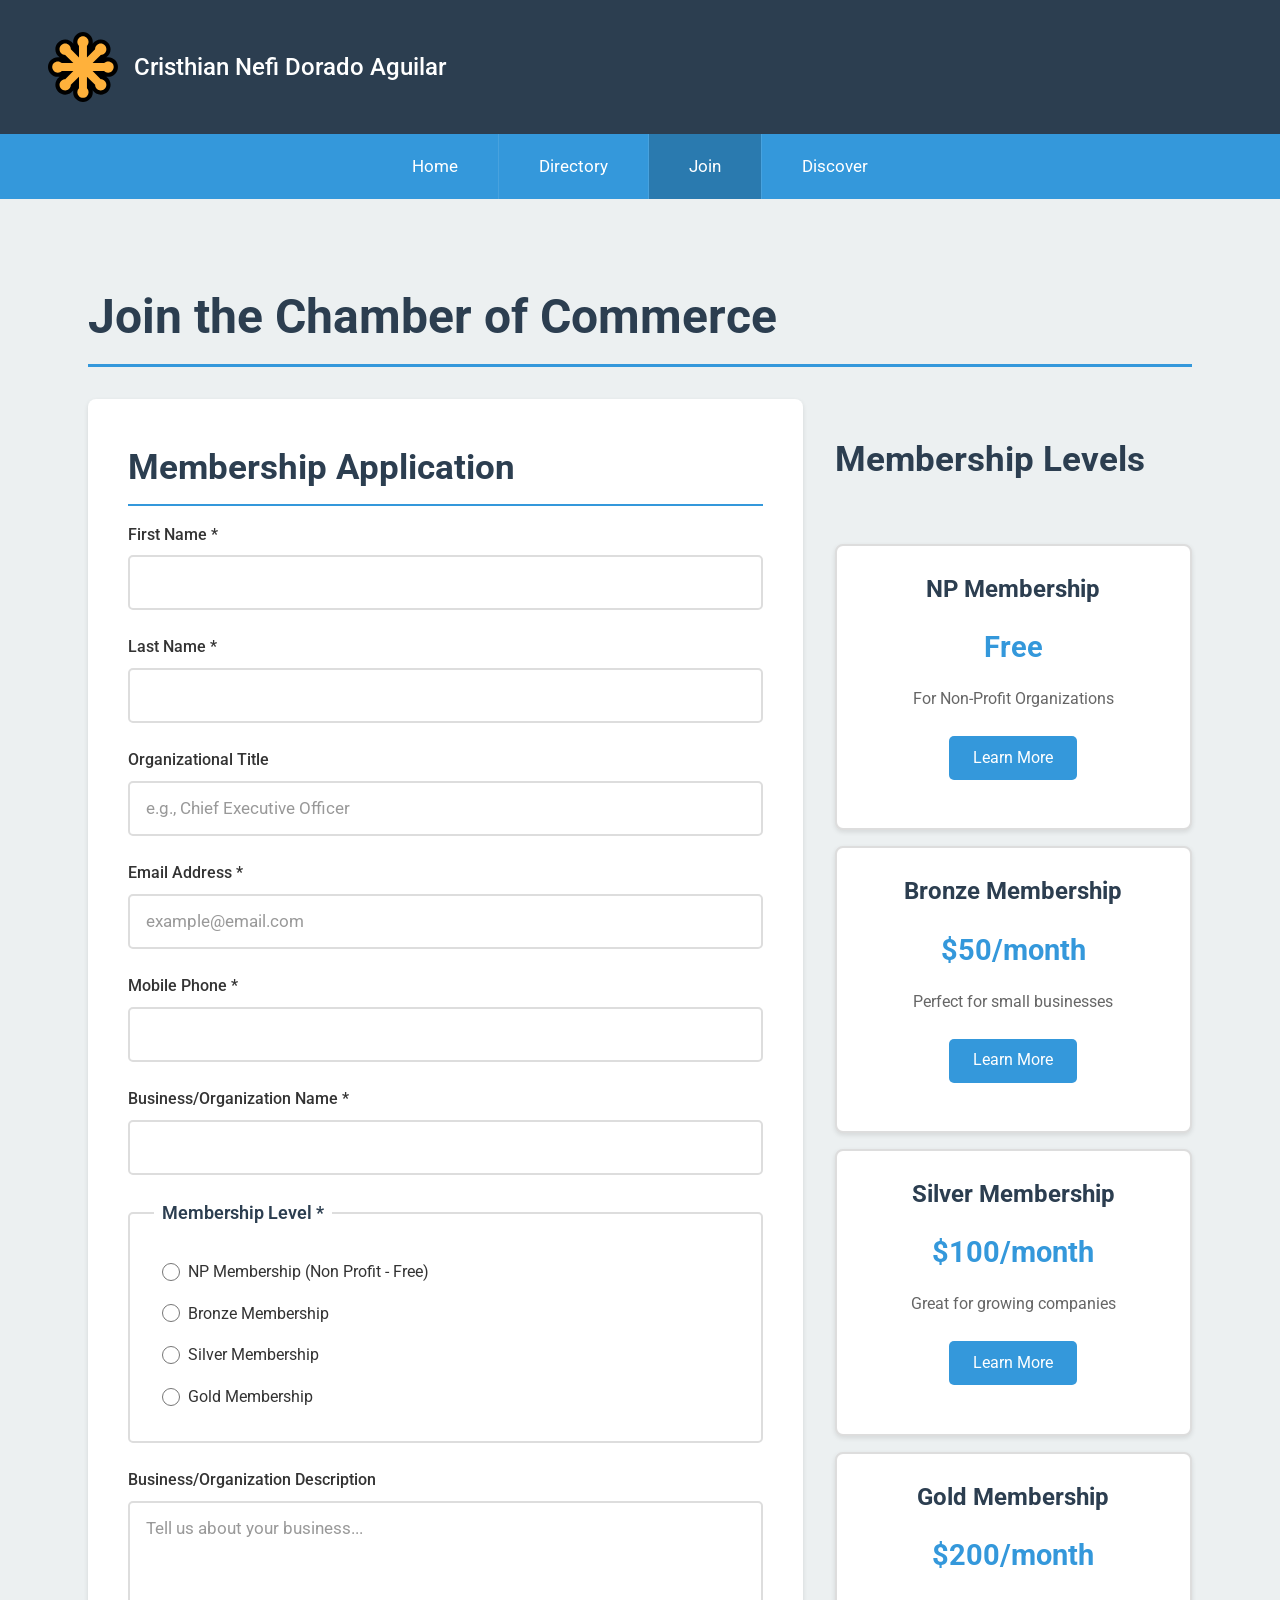
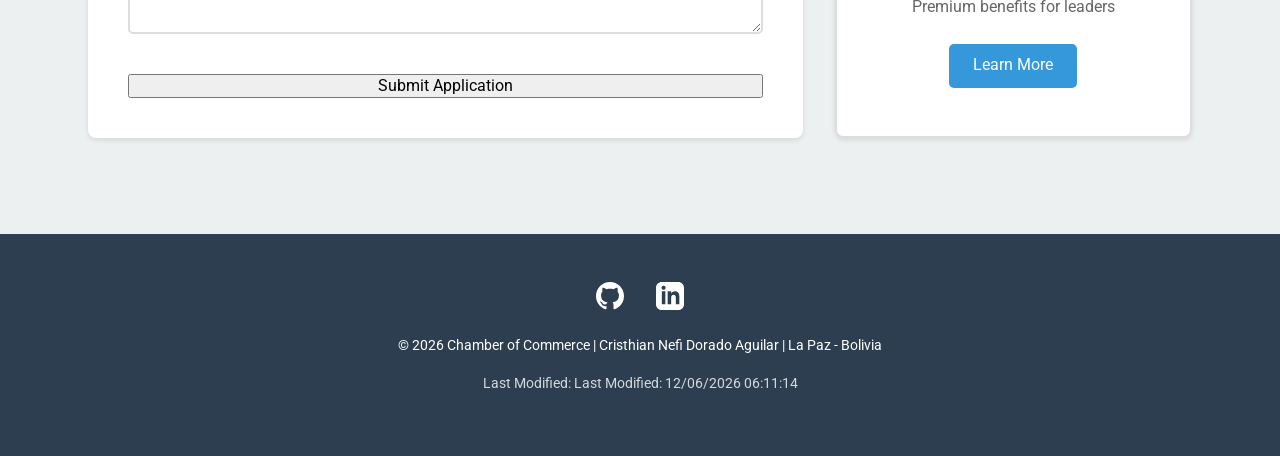
==== commit b097a2b9: "w" ====
--- a/join.html
+++ b/join.html
@@ -3,22 +3,30 @@
 <head>
     <meta charset="UTF-8">
     <meta name="viewport" content="width=device-width, initial-scale=1.0">
-    <meta name="description" content="Join the Chamber of Commerce - Membership Application Form">
+    <meta name="description" content="Join the Chamber of Commerce - Apply for membership and become part of our thriving business community with exclusive benefits and networking opportunities.">
     <meta name="author" content="Cristhian Nefi Dorado Aguilar">
-    <title>Join Us - Chamber of Commerce</title>
+    
+    <!-- Open Graph Meta Tags -->
+    <meta property="og:title" content="Join Our Chamber of Commerce - Membership Application">
+    <meta property="og:description" content="Apply for Chamber of Commerce membership today. Choose from four membership levels including non-profit, bronze, silver, and gold with increasing benefits and opportunities.">
+    <meta property="og:image" content="https://cheze22.github.io/wdd231/chamber/images/logo.webp">
+    <meta property="og:url" content="https://cheze22.github.io/wdd231/chamber/join.html">
+    <meta property="og:type" content="website">
+    
+    <title>Join the Chamber of Commerce - Membership Application Form</title>
+    
+    <!-- Favicon -->
+    <link rel="icon" href="favicon.ico">
     
     <!-- CSS Files -->
-  <link rel="stylesheet" href="styles/normalize.css">
-<link rel="stylesheet" href="styles/small.css">
-<link rel="stylesheet" href="styles/larger.css">
+    <link rel="stylesheet" href="styles/normalize.css">
+    <link rel="stylesheet" href="styles/small.css">
+    <link rel="stylesheet" href="styles/larger.css">
     
     <!-- Google Fonts -->
     <link rel="preconnect" href="https://fonts.googleapis.com">
     <link rel="preconnect" href="https://fonts.gstatic.com" crossorigin>
     <link href="https://fonts.googleapis.com/css2?family=Roboto:wght@300;400;500;700&display=swap" rel="stylesheet">
-    
-    <!-- Favicon -->
-    <link rel="icon" href="favicon.ico">
 </head>
 <body>
     
@@ -38,12 +46,9 @@
     <!-- Navigation -->
     <nav id="nav">
         <ul>
-            <li><a href="index.html" class="active">Home</a></li>
-            <li><a href="#">Chamber</a></li>
-            <li><a href="final/index.html">Final</a></li>
-            <li><a href="#">Courses</a></li>
-            <li><a href="chamber/directory.html">Directory</a></li>
-            <li><a href="join.html">Join</a></li>
+            <li><a href="index.html">Home</a></li>
+            <li><a href="directory.html">Directory</a></li>
+            <li><a href="join.html" class="active">Join</a></li>
             <li><a href="discover.html">Discover</a></li>
         </ul>
     </nav>
@@ -193,7 +198,7 @@
                         value="">
                     
                     <!-- Submit Button -->
-                    <button type="submit" class="btn">Submit Application</button>
+                    <button type="submit">Submit Application</button>
                     
                 </form>
             </section>
@@ -207,7 +212,7 @@
                     <h3>NP Membership</h3>
                     <p class="price">Free</p>
                     <p>For Non-Profit Organizations</p>
-                    <button class="btn-info" onclick="openModal('npModal')">Learn More</button>
+                    <button type="button" class="btn-info" onclick="openModal('npModal')">Learn More</button>
                 </div>
                 
                 <!-- Bronze Membership Card -->
@@ -215,7 +220,7 @@
                     <h3>Bronze Membership</h3>
                     <p class="price">$50/month</p>
                     <p>Perfect for small businesses</p>
-                    <button class="btn-info" onclick="openModal('bronzeModal')">Learn More</button>
+                    <button type="button" class="btn-info" onclick="openModal('bronzeModal')">Learn More</button>
                 </div>
                 
                 <!-- Silver Membership Card -->
@@ -223,7 +228,7 @@
                     <h3>Silver Membership</h3>
                     <p class="price">$100/month</p>
                     <p>Great for growing companies</p>
-                    <button class="btn-info" onclick="openModal('silverModal')">Learn More</button>
+                    <button type="button" class="btn-info" onclick="openModal('silverModal')">Learn More</button>
                 </div>
                 
                 <!-- Gold Membership Card -->
@@ -231,7 +236,7 @@
                     <h3>Gold Membership</h3>
                     <p class="price">$200/month</p>
                     <p>Premium benefits for leaders</p>
-                    <button class="btn-info" onclick="openModal('goldModal')">Learn More</button>
+                    <button type="button" class="btn-info" onclick="openModal('goldModal')">Learn More</button>
                 </div>
             </section>
         </div>
@@ -240,7 +245,7 @@
         
         <!-- NP Modal -->
         <dialog id="npModal" class="modal">
-            <button class="close-modal" onclick="closeModal('npModal')">✕</button>
+            <button type="button" class="close-modal" onclick="closeModal('npModal')" aria-label="Close modal">✕</button>
             <h2>NP Membership Benefits</h2>
             <ul>
                 <li>Free listing in chamber directory</li>
@@ -254,7 +259,7 @@
         
         <!-- Bronze Modal -->
         <dialog id="bronzeModal" class="modal">
-            <button class="close-modal" onclick="closeModal('bronzeModal')">✕</button>
+            <button type="button" class="close-modal" onclick="closeModal('bronzeModal')" aria-label="Close modal">✕</button>
             <h2>Bronze Membership Benefits</h2>
             <ul>
                 <li>All NP benefits included</li>
@@ -269,7 +274,7 @@
         
         <!-- Silver Modal -->
         <dialog id="silverModal" class="modal">
-            <button class="close-modal" onclick="closeModal('silverModal')">✕</button>
+            <button type="button" class="close-modal" onclick="closeModal('silverModal')" aria-label="Close modal">✕</button>
             <h2>Silver Membership Benefits</h2>
             <ul>
                 <li>All Bronze benefits included</li>
@@ -286,7 +291,7 @@
         
         <!-- Gold Modal -->
         <dialog id="goldModal" class="modal">
-            <button class="close-modal" onclick="closeModal('goldModal')">✕</button>
+            <button type="button" class="close-modal" onclick="closeModal('goldModal')" aria-label="Close modal">✕</button>
             <h2>Gold Membership Benefits</h2>
             <ul>
                 <li>All Silver benefits included</li>
@@ -296,7 +301,7 @@
                 <li>Exclusive VIP networking events</li>
                 <li>Daily social media promotion</li>
                 <li>Free booth at chamber expo</li>
-                <li>Business advocacy & consulting</li>
+                <li>Business advocacy and consulting</li>
                 <li>Press release distribution</li>
                 <li>Board of Directors nomination eligibility</li>
             </ul>
@@ -309,18 +314,18 @@
     <footer>
         <div class="footer-content">
             <div class="social-links">
-                <a href="#" aria-label="Facebook">
-                    <svg xmlns="http://www.w3.org/2000/svg" width="24" height="24" viewBox="0 0 24 24" fill="currentColor">
-                        <path d="M18 2h-3a5 5 0 0 0-5 5v3H7v4h3v8h4v-8h3l1-4h-4V7a1 1 0 0 1 1-1h3z"></path>
+                <a href="https://github.com/cheze22" target="_blank" aria-label="GitHub Profile">
+                    <svg width="24" height="24" viewBox="0 0 24 24" fill="currentColor">
+                        <path d="M12 0c-6.626 0-12 5.373-12 12 0 5.302 3.438 9.8 8.207 11.387.599.111.793-.261.793-.577v-2.234c-3.338.726-4.033-1.416-4.033-1.416-.546-1.387-1.333-1.756-1.333-1.756-1.089-.745.083-.729.083-.729 1.205.084 1.839 1.237 1.839 1.237 1.07 1.834 2.807 1.304 3.492.997.107-.775.418-1.305.762-1.604-2.665-.305-5.467-1.334-5.467-5.931 0-1.311.469-2.381 1.236-3.221-.124-.303-.535-1.524.117-3.176 0 0 1.008-.322 3.301 1.23.957-.266 1.983-.399 3.003-.404 1.02.005 2.047.138 3.006.404 2.291-1.552 3.297-1.23 3.297-1.23.653 1.653.242 2.874.118 3.176.77.84 1.235 1.911 1.235 3.221 0 4.609-2.807 5.624-5.479 5.921.43.372.823 1.102.823 2.222v3.293c0 .319.192.694.801.576 4.765-1.589 8.199-6.086 8.199-11.386 0-6.627-5.373-12-12-12z"/>
                     </svg>
                 </a>
-                <a href="#" aria-label="LinkedIn">
-                    <svg xmlns="http://www.w3.org/2000/svg" width="24" height="24" viewBox="0 0 24 24" fill="currentColor">
-                        <path d="M20.5 2h-17A1.5 1.5 0 002 3.5v17A1.5 1.5 0 003.5 22h17a1.5 1.5 0 001.5-1.5v-17A1.5 1.5 0 0020.5 2zM8 19H5v-9h3zM6.5 8.25A1.75 1.75 0 118.3 6.5a1.78 1.78 0 01-1.8 1.75zM19 19h-3v-4.74c0-1.42-.6-1.93-1.38-1.93A1.74 1.74 0 0013 14.19a.66.66 0 000 .14V19h-3v-9h2.9v1.3a3.11 3.11 0 012.7-1.4c1.55 0 3.36.86 3.36 3.66z"></path>
+                <a href="https://www.linkedin.com/in/cristhian-nefi-dorado-aguilar-780a8a248/" target="_blank" aria-label="LinkedIn Profile">
+                    <svg width="24" height="24" viewBox="0 0 24 24" fill="currentColor">
+                        <path d="M19 0h-14c-2.761 0-5 2.239-5 5v14c0 2.761 2.239 5 5 5h14c2.762 0 5-2.239 5-5v-14c0-2.761-2.238-5-5-5zm-11 19h-3v-11h3v11zm-1.5-12.268c-.966 0-1.75-.79-1.75-1.764s.784-1.764 1.75-1.764 1.75.79 1.75 1.764-.783 1.764-1.75 1.764zm13.5 12.268h-3v-5.604c0-3.368-4-3.113-4 0v5.604h-3v-11h3v1.765c1.396-2.586 7-2.777 7 2.476v6.759z"/>
                     </svg>
                 </a>
             </div>
-            <p class="copyright">&copy; <span id="currentYear"></span> Chamber of Commerce | Cristhian Nefi Dorado Aguilar</p>
+            <p class="copyright">&copy; <span id="currentYear"></span> Chamber of Commerce | Cristhian Nefi Dorado Aguilar | La Paz - Bolivia</p>
             <p class="last-modified">Last Modified: <span id="lastModified"></span></p>
         </div>
     </footer>
